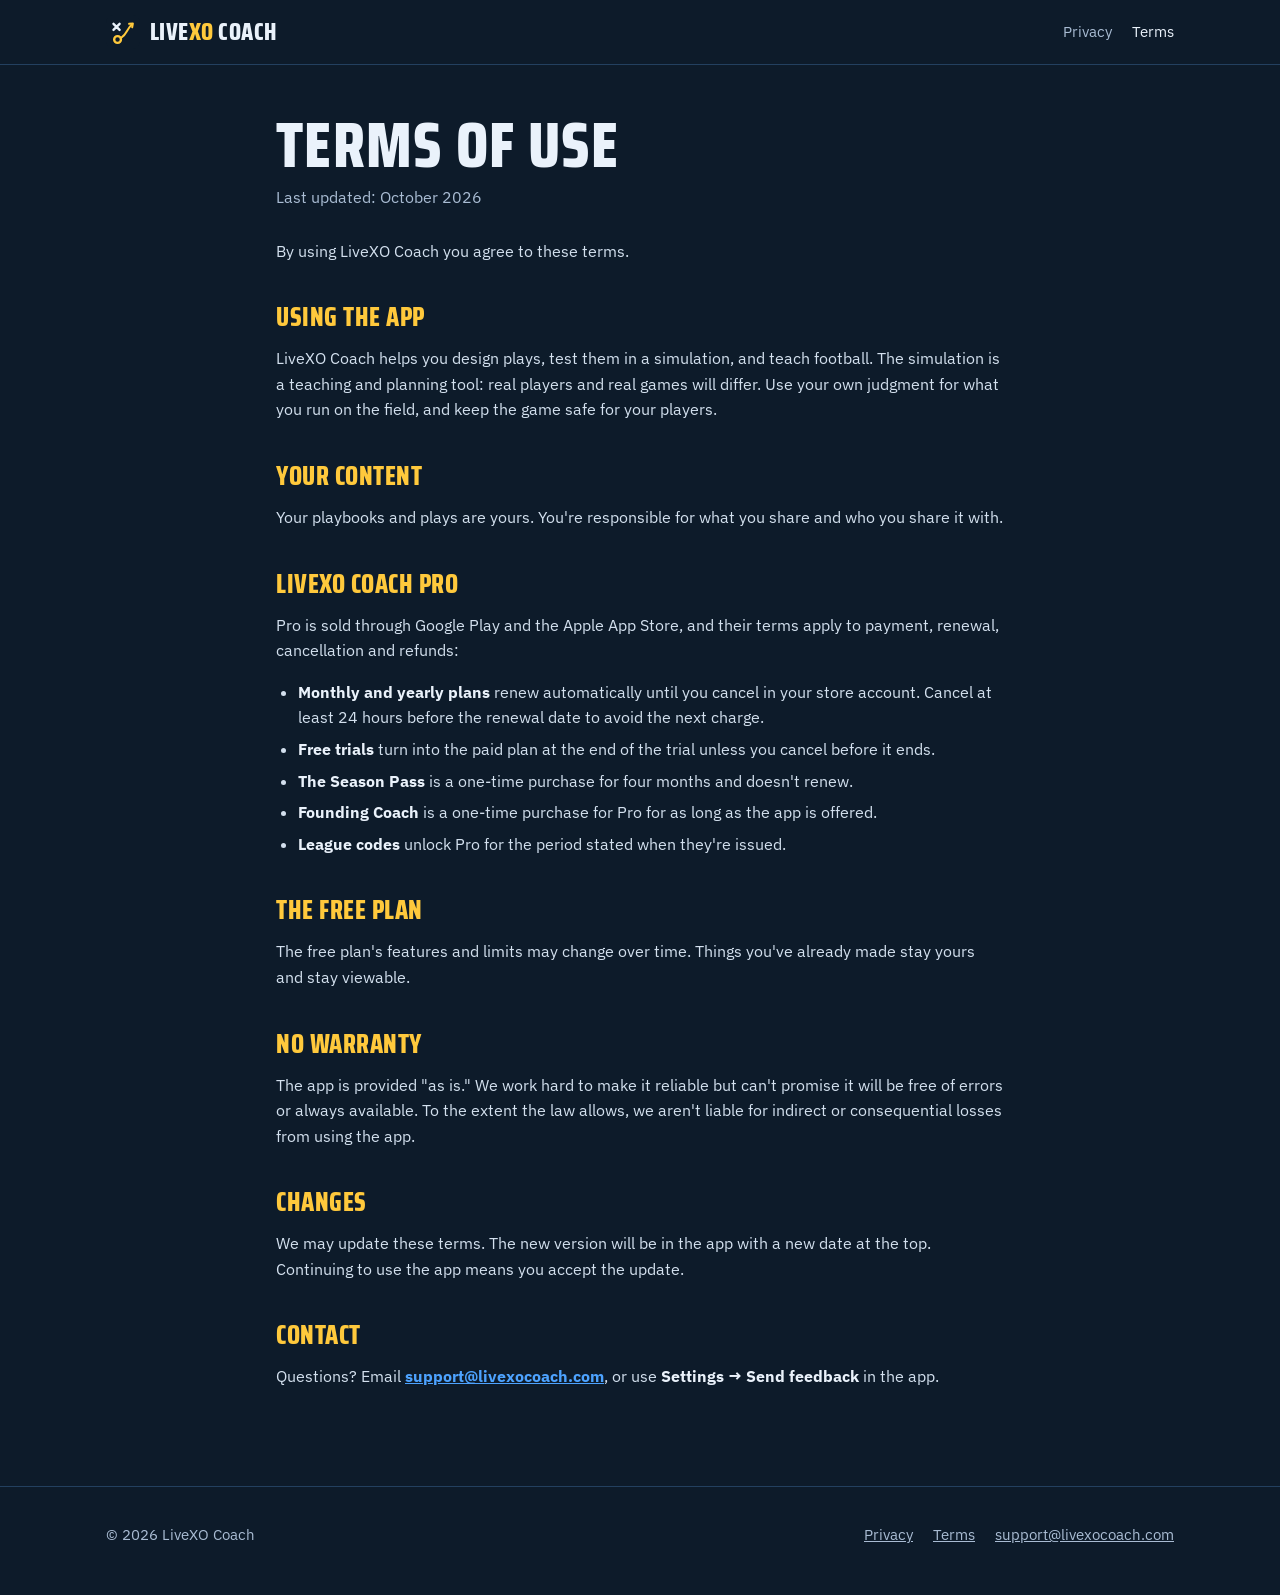
==== terms/index.html @ af5d5d2b "LiveXO Coach website: home, privacy and terms Co-Authored-By: Claude Opus 5.5 <noreply@anthropic.com" ====
<!doctype html>
<html lang="en">
<head>
<meta charset="utf-8">
<meta name="viewport" content="width=device-width, initial-scale=1">
<title>Terms of Use | LiveXO Coach</title>
<meta name="theme-color" content="#0D1B2A">
<link rel="icon" href="../img/icon.svg" type="image/svg+xml">
<link rel="preconnect" href="https://fonts.googleapis.com">
<link rel="preconnect" href="https://fonts.gstatic.com" crossorigin>
<link rel="stylesheet" href="https://fonts.googleapis.com/css2?family=Saira+Condensed:wght@700;800&family=IBM+Plex+Sans:wght@400;500;600&display=swap">
<link rel="stylesheet" href="../style.css">
</head>
<body>
<header class="top">
  <div class="wrap">
    <a class="brand" href="../"><img src="../img/icon.svg" alt=""><span>LIVE<b>XO</b> COACH</span></a>
    <nav><a href="../privacy/">Privacy</a><a href="../terms/" aria-current="page">Terms</a></nav>
  </div>
</header>
<main class="wrap doc">
<h1>Terms of Use</h1>
<p class="updated">Last updated: October 2026</p>
<p>By using LiveXO Coach you agree to these terms.</p>
<h2>Using the app</h2>
<p>LiveXO Coach helps you design plays, test them in a simulation, and teach football. The simulation is a teaching and planning tool: real players and real games will differ. Use your own judgment for what you run on the field, and keep the game safe for your players.</p>
<h2>Your content</h2>
<p>Your playbooks and plays are yours. You&#x27;re responsible for what you share and who you share it with.</p>
<h2>LiveXO Coach Pro</h2>
<p>Pro is sold through Google Play and the Apple App Store, and their terms apply to payment, renewal, cancellation and refunds:</p>
<ul>
<li><b>Monthly and yearly plans</b> renew automatically until you cancel in your store account. Cancel at least 24 hours before the renewal date to avoid the next charge.</li>
<li><b>Free trials</b> turn into the paid plan at the end of the trial unless you cancel before it ends.</li>
<li><b>The Season Pass</b> is a one-time purchase for four months and doesn&#x27;t renew.</li>
<li><b>Founding Coach</b> is a one-time purchase for Pro for as long as the app is offered.</li>
<li><b>League codes</b> unlock Pro for the period stated when they&#x27;re issued.</li>
</ul>
<h2>The free plan</h2>
<p>The free plan&#x27;s features and limits may change over time. Things you&#x27;ve already made stay yours and stay viewable.</p>
<h2>No warranty</h2>
<p>The app is provided &quot;as is.&quot; We work hard to make it reliable but can&#x27;t promise it will be free of errors or always available. To the extent the law allows, we aren&#x27;t liable for indirect or consequential losses from using the app.</p>
<h2>Changes</h2>
<p>We may update these terms. The new version will be in the app with a new date at the top. Continuing to use the app means you accept the update.</p>
<h2>Contact</h2>
<p>Questions? Email <b><a href="mailto:support@livexocoach.com">support@livexocoach.com</a></b>, or use <b>Settings → Send feedback</b> in the app.</p>
</main>
<footer>
  <div class="wrap">
    <span>© 2026 LiveXO Coach</span>
    <nav><a href="../privacy/">Privacy</a><a href="../terms/">Terms</a><a href="mailto:support@livexocoach.com">support@livexocoach.com</a></nav>
  </div>
</footer>
</body>
</html>
---- style.css ----
/* LiveXO Coach website: the app's film-room navy, signal yellow and turf. */
:root {
  color-scheme: dark;
  --navy: #0D1B2A;
  --navy2: #102235;
  --navy3: #13283E;
  --line: #23405F;
  --signal: #FFC93C;
  --sky: #4DA3FF;
  --turf: #1F5A3C;
  --ice: #EAF2FB;
  --mute: #A9BCD3;
  --display: "Saira Condensed", "Arial Narrow", sans-serif;
  --sans: "IBM Plex Sans", system-ui, sans-serif;
}

* { box-sizing: border-box; }
html { -webkit-text-size-adjust: 100%; }
body {
  margin: 0;
  background: var(--navy);
  color: var(--ice);
  font: 16px/1.6 var(--sans);
}
a { color: var(--sky); }
a:hover { color: var(--signal); }
img { max-width: 100%; height: auto; display: block; }
.wrap { max-width: 1100px; margin: 0 auto; padding: 0 16px; }

/* top bar */
.top { border-bottom: 1px solid var(--line); }
.top .wrap { display: flex; align-items: center; justify-content: space-between; gap: 16px; height: 64px; }
.brand { display: flex; align-items: center; gap: 10px; text-decoration: none; color: var(--ice); }
.brand img { width: 34px; height: 34px; }
.brand span { font: 800 24px/1 var(--display); letter-spacing: .02em; }
.brand b, .wordmark b { color: var(--signal); font-weight: inherit; }
.top nav { display: flex; gap: 20px; font-size: 15px; }
.top nav a { color: var(--mute); text-decoration: none; }
.top nav a:hover, .top nav a[aria-current] { color: var(--ice); }

/* hero */
.hero {
  padding: clamp(48px, 8vw, 96px) 0 clamp(40px, 6vw, 72px);
  background:
    repeating-linear-gradient(0deg, transparent 0 58px, rgba(234,242,251,.05) 58px 60px),
    linear-gradient(180deg, var(--navy) 0%, #0F2A26 100%);
  border-bottom: 3px solid var(--sky);
  overflow: hidden;
}
.hero .wrap { display: grid; grid-template-columns: 1.15fr .85fr; gap: 40px; align-items: center; }
.eyebrow { font: 600 13px/1 var(--sans); letter-spacing: .16em; text-transform: uppercase; color: var(--sky); margin: 0 0 18px; }
.wordmark { font: 800 clamp(60px, 10vw, 116px)/.88 var(--display); letter-spacing: .02em; margin: 0; }
.wordmark small { display: block; font-size: .3em; letter-spacing: .32em; color: var(--mute); margin-top: .4em; }
.lede { font: 500 clamp(19px, 2.2vw, 23px)/1.45 var(--sans); margin: 24px 0 0; max-width: 30ch; }
.cta { display: flex; flex-wrap: wrap; gap: 12px; margin-top: 32px; align-items: center; }
.pill {
  display: inline-flex; align-items: center; gap: 8px;
  font: 700 18px/1 var(--display); letter-spacing: .06em; text-transform: uppercase;
  padding: 14px 22px; border-radius: 999px; text-decoration: none;
}
.pill.solid { background: var(--signal); color: var(--navy); }
.pill.ghost { border: 1.5px solid var(--line); color: var(--mute); }
.hero-shot { justify-self: center; position: relative; }
.hero-shot .phone { width: min(300px, 70vw); }
.hero-shot .phone + .phone {
  position: absolute; width: 54%; right: -46%; bottom: -12%;
  transform: rotate(5deg);
}

/* phone frame */
.phone {
  border-radius: 28px; padding: 8px; background: #050C14;
  border: 1px solid var(--line);
  box-shadow: 0 30px 60px rgba(0,0,0,.5);
}
.phone img { border-radius: 21px; width: 100%; }

/* sections */
section { padding: clamp(56px, 8vw, 96px) 0; }
section + section { border-top: 1px solid var(--line); }
h2 { font: 800 clamp(34px, 5vw, 48px)/1 var(--display); letter-spacing: .02em; text-transform: uppercase; margin: 0 0 14px; }
.sub { color: var(--mute); max-width: 60ch; margin: 0; font-size: 18px; }

.features { display: grid; grid-template-columns: repeat(auto-fit, minmax(300px, 1fr)); gap: 16px; margin-top: 40px; }
.card { background: var(--navy2); border: 1px solid var(--line); border-radius: 16px; padding: 24px; }
.card h3 { font: 700 22px/1.15 var(--display); letter-spacing: .03em; text-transform: uppercase; margin: 0 0 10px; }
.card h3::before { content: ""; display: block; width: 28px; height: 4px; border-radius: 2px; background: var(--signal); margin-bottom: 14px; }
.card p { margin: 0; color: var(--mute); }

.shots { display: grid; grid-template-columns: repeat(4, 1fr); gap: 20px; margin-top: 40px; }
.shots figure { margin: 0; }
.shots figcaption { margin-top: 14px; font: 700 18px/1.2 var(--display); letter-spacing: .04em; text-transform: uppercase; text-align: center; }

.split { display: grid; grid-template-columns: 1fr 1fr; gap: 16px; margin-top: 40px; }
.plan { border-radius: 16px; padding: 28px; border: 1px solid var(--line); background: var(--navy2); }
.plan.pro { border: 2px solid var(--signal); background: var(--navy3); }
.plan h3 { font: 800 30px/1 var(--display); text-transform: uppercase; margin: 0 0 6px; }
.plan .price { color: var(--signal); font: 700 18px/1.3 var(--display); letter-spacing: .04em; text-transform: uppercase; margin: 0 0 16px; }
.plan ul { margin: 0; padding: 0; list-style: none; display: grid; gap: 8px; }
.plan li { padding-left: 26px; position: relative; }
.plan li::before { content: "✓"; position: absolute; left: 0; color: var(--sky); font-weight: 700; }

.promise { background: var(--turf); border-top: 0 !important; }
.promise .wrap { display: grid; grid-template-columns: repeat(auto-fit, minmax(220px, 1fr)); gap: 24px; text-align: center; }
.promise strong { display: block; font: 800 32px/1 var(--display); text-transform: uppercase; letter-spacing: .03em; margin-bottom: 6px; }
.promise span { color: #CFE3D8; }

/* legal pages */
.doc { max-width: 760px; padding-top: 48px; padding-bottom: 80px; }
.doc h1 { font: 800 clamp(44px, 7vw, 64px)/1 var(--display); text-transform: uppercase; letter-spacing: .02em; margin: 0 0 8px; }
.doc h2 { font-size: 26px; margin: 40px 0 10px; color: var(--signal); }
.doc p, .doc li { color: #D3E0EE; }
.doc .updated { color: var(--mute); margin: 0 0 28px; }
.doc ul { padding-left: 22px; }
.doc li { margin: 6px 0; }
.doc b { color: var(--ice); }

/* footer */
footer { border-top: 1px solid var(--line); padding: 36px 0 48px; color: var(--mute); font-size: 15px; }
footer .wrap { display: flex; flex-wrap: wrap; justify-content: space-between; gap: 16px; }
footer nav { display: flex; flex-wrap: wrap; gap: 20px; }
footer a { color: var(--mute); }

@media (max-width: 860px) {
  .hero .wrap { grid-template-columns: 1fr; }
  .hero-shot { margin-top: 12px; margin-right: 30%; }
  .hero-shot .phone { width: min(260px, 58vw); }
  .shots { grid-template-columns: repeat(2, 1fr); }
  .split { grid-template-columns: 1fr; }
}
@media (max-width: 480px) {
  .top nav { gap: 14px; font-size: 14px; }
  .shots { gap: 14px; }
  .shots figcaption { font-size: 15px; }
}
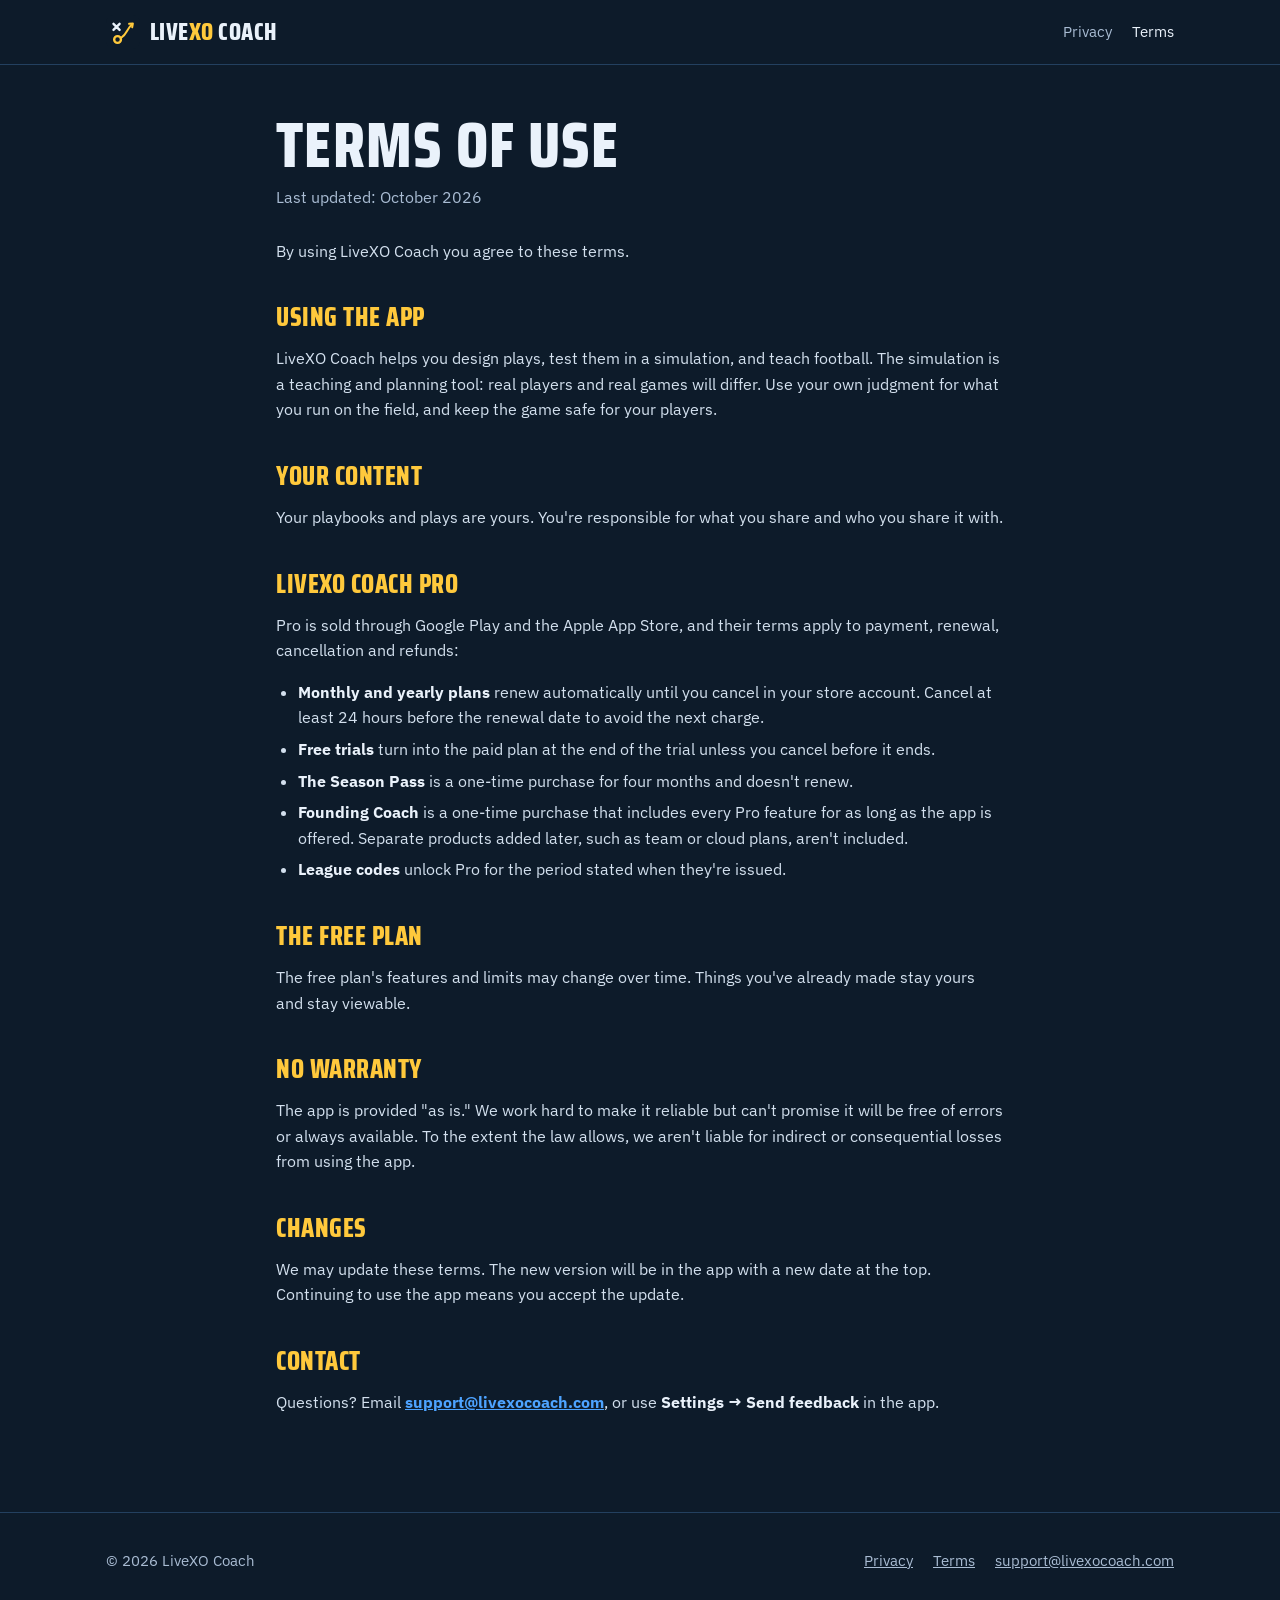
==== commit de645ce7: "Terms: Founding Coach covers Pro features Co-Authored-By: Claude Opus 5.5 <noreply@anthropic.com> Cl" ====
--- a/terms/index.html
+++ b/terms/index.html
@@ -32,7 +32,7 @@
 <li><b>Monthly and yearly plans</b> renew automatically until you cancel in your store account. Cancel at least 24 hours before the renewal date to avoid the next charge.</li>
 <li><b>Free trials</b> turn into the paid plan at the end of the trial unless you cancel before it ends.</li>
 <li><b>The Season Pass</b> is a one-time purchase for four months and doesn&#x27;t renew.</li>
-<li><b>Founding Coach</b> is a one-time purchase for Pro for as long as the app is offered.</li>
+<li><b>Founding Coach</b> is a one-time purchase that includes every Pro feature for as long as the app is offered. Separate products added later, such as team or cloud plans, aren&#x27;t included.</li>
 <li><b>League codes</b> unlock Pro for the period stated when they&#x27;re issued.</li>
 </ul>
 <h2>The free plan</h2>
